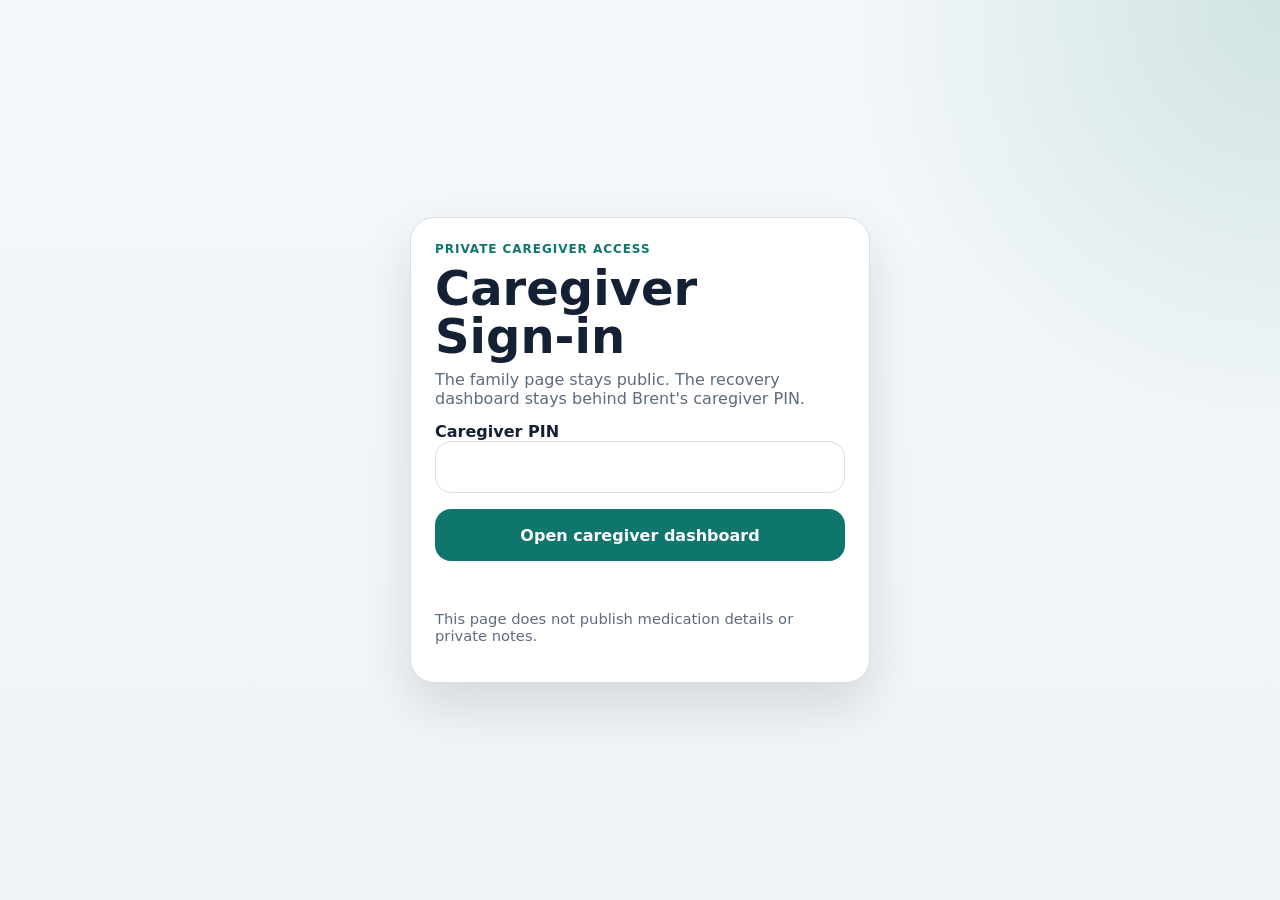
==== docs/caregiver/index.html @ 9b6e221c "Update recovery dashboard and reminders" ====
<!doctype html>
<html lang="en">
<head>
  <meta charset="utf-8" />
  <meta name="viewport" content="width=device-width, initial-scale=1" />
  <title>Caregiver Sign-in</title>
  <style>
    :root {
      color-scheme: light;
      --bg: #eef4f6;
      --panel: #ffffff;
      --text: #142033;
      --muted: #5d6b7f;
      --line: #d7dee8;
      --accent: #0f766e;
      --shadow: 0 24px 50px rgba(15, 23, 42, 0.12);
    }
    * { box-sizing: border-box; }
    body {
      margin: 0;
      min-height: 100vh;
      display: grid;
      place-items: center;
      font-family: system-ui, -apple-system, BlinkMacSystemFont, "Segoe UI", sans-serif;
      background:
        radial-gradient(circle at top right, rgba(15,118,110,.16), transparent 28%),
        linear-gradient(180deg, #f5f8fa 0%, var(--bg) 100%);
      color: var(--text);
      padding: 18px;
    }
    .card {
      width: min(460px, 100%);
      background: var(--panel);
      border: 1px solid var(--line);
      border-radius: 24px;
      box-shadow: var(--shadow);
      padding: 24px;
    }
    .eyebrow {
      margin: 0 0 8px;
      text-transform: uppercase;
      letter-spacing: .08em;
      font-size: .75rem;
      font-weight: 800;
      color: var(--accent);
    }
    h1 { margin: 0 0 10px; font-size: clamp(2rem, 8vw, 3rem); line-height: 1; }
    p { margin: 0 0 14px; color: var(--muted); }
    label {
      display: grid;
      gap: 8px;
      font-weight: 650;
      margin-top: 12px;
    }
    input, button {
      font: inherit;
      width: 100%;
      min-height: 52px;
      border-radius: 16px;
    }
    input {
      border: 1px solid var(--line);
      padding: 0 14px;
    }
    button {
      margin-top: 16px;
      border: 0;
      background: var(--accent);
      color: #fff;
      font-weight: 750;
    }
    .note {
      margin-top: 16px;
      font-size: .92rem;
      color: var(--muted);
    }
    .error {
      color: #b42318;
      min-height: 1.4em;
      margin-top: 10px;
      font-weight: 650;
    }
  </style>
</head>
<body>
  <main class="card">
    <p class="eyebrow">Private caregiver access</p>
    <h1>Caregiver Sign-in</h1>
    <p>The family page stays public. The recovery dashboard stays behind Brent's caregiver PIN.</p>
    <form id="login-form">
      <label for="pin">Caregiver PIN</label>
      <input id="pin" name="pin" type="password" inputmode="numeric" autocomplete="current-password" required />
      <button type="submit">Open caregiver dashboard</button>
      <div id="error" class="error" aria-live="polite"></div>
    </form>
    <p class="note">This page does not publish medication details or private notes.</p>
  </main>
  <script>
    const form = document.getElementById('login-form');
    const errorEl = document.getElementById('error');

    form.addEventListener('submit', async event => {
      event.preventDefault();
      errorEl.textContent = '';

      const pin = document.getElementById('pin').value.trim();
      if (!pin) {
        errorEl.textContent = 'Enter the caregiver PIN.';
        return;
      }

      try {
        const response = await fetch('/api/caregiver-session', {
          method: 'POST',
          headers: {
            'Content-Type': 'application/json'
          },
          body: JSON.stringify({ pin })
        });

        const payload = await response.json().catch(() => ({}));
        if (!response.ok) {
          errorEl.textContent = payload.error || 'Sign-in failed.';
          return;
        }

        window.location.href = payload.redirectTo || '/dashboard';
      } catch {
        errorEl.textContent = 'Sign-in is temporarily unavailable.';
      }
    });
  </script>
</body>
</html>
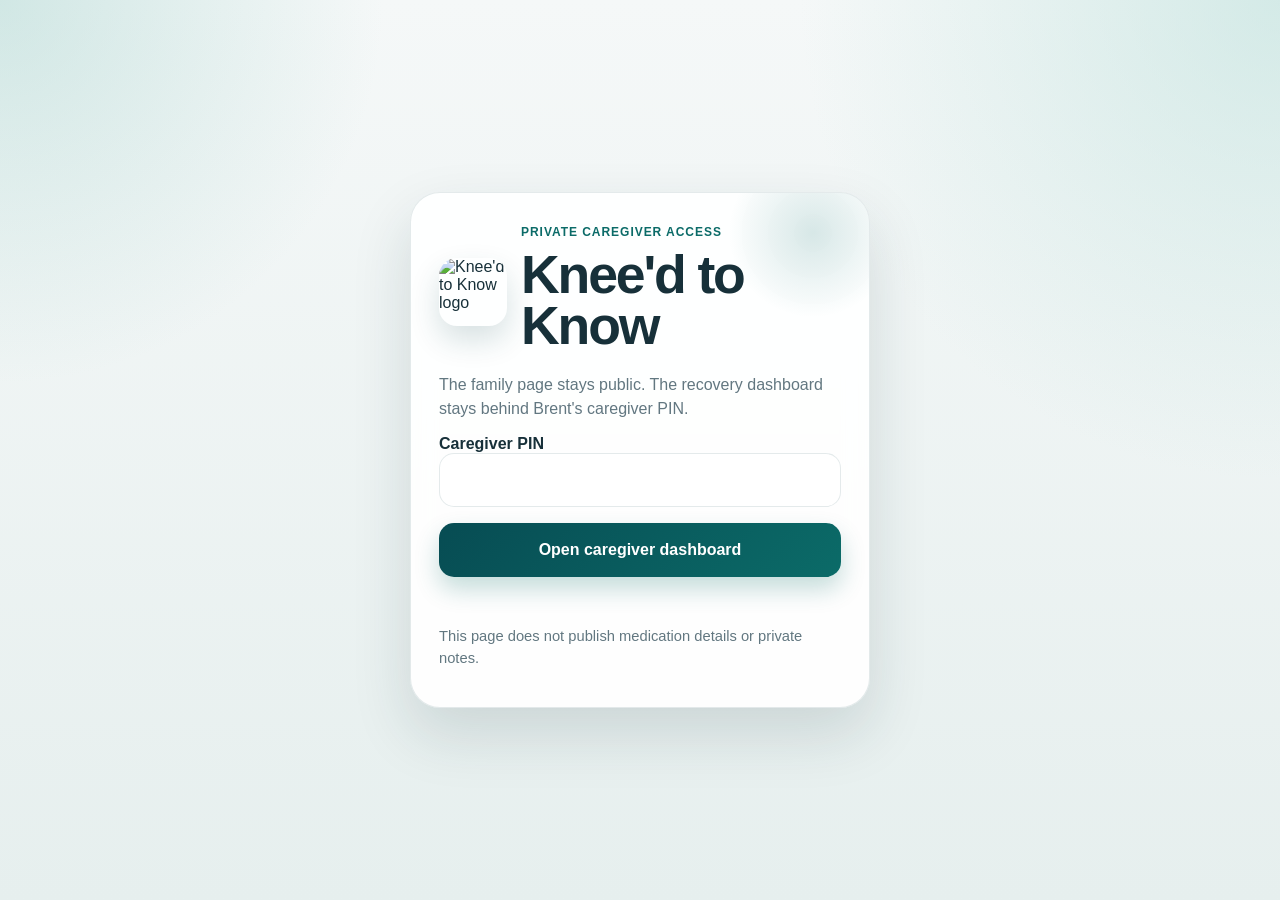
==== commit bd771720: "Fix dashboard meds route and restyle caregiver UI" ====
--- a/docs/caregiver/index.html
+++ b/docs/caregiver/index.html
@@ -3,38 +3,88 @@
 <head>
   <meta charset="utf-8" />
   <meta name="viewport" content="width=device-width, initial-scale=1" />
-  <title>Caregiver Sign-in</title>
+  <title>Knee'd to Know | Caregiver Sign-in</title>
   <style>
     :root {
       color-scheme: light;
-      --bg: #eef4f6;
-      --panel: #ffffff;
-      --text: #142033;
-      --muted: #5d6b7f;
-      --line: #d7dee8;
-      --accent: #0f766e;
-      --shadow: 0 24px 50px rgba(15, 23, 42, 0.12);
+      --bg-top: #f5f8f8;
+      --bg-bottom: #e6efee;
+      --panel: rgba(255, 255, 255, 0.92);
+      --text: #173039;
+      --muted: #627780;
+      --line: rgba(37, 83, 89, 0.12);
+      --accent: #0b6b68;
+      --accent-strong: #074c53;
+      --shadow: 0 26px 60px rgba(20, 47, 56, 0.14);
+      --radius-xl: 30px;
+      --radius-lg: 20px;
     }
     * { box-sizing: border-box; }
+    html {
+      background: linear-gradient(180deg, var(--bg-top) 0%, var(--bg-bottom) 100%);
+    }
     body {
       margin: 0;
       min-height: 100vh;
       display: grid;
       place-items: center;
-      font-family: system-ui, -apple-system, BlinkMacSystemFont, "Segoe UI", sans-serif;
+      font-family: "Avenir Next", "Segoe UI", "Helvetica Neue", sans-serif;
       background:
-        radial-gradient(circle at top right, rgba(15,118,110,.16), transparent 28%),
-        linear-gradient(180deg, #f5f8fa 0%, var(--bg) 100%);
+        radial-gradient(circle at top left, rgba(150, 204, 197, 0.38), transparent 24rem),
+        radial-gradient(circle at top right, rgba(190, 225, 220, 0.6), transparent 30rem),
+        linear-gradient(180deg, var(--bg-top) 0%, var(--bg-bottom) 100%);
       color: var(--text);
-      padding: 18px;
+      padding: 18px 14px;
+      position: relative;
+    }
+    body::before {
+      content: "";
+      position: fixed;
+      inset: 0;
+      pointer-events: none;
+      background-image:
+        linear-gradient(rgba(255, 255, 255, 0.45) 1px, transparent 1px),
+        linear-gradient(90deg, rgba(255, 255, 255, 0.35) 1px, transparent 1px);
+      background-size: 26px 26px;
+      mask-image: linear-gradient(180deg, rgba(0, 0, 0, 0.14), transparent 60%);
+      opacity: 0.28;
     }
     .card {
+      position: relative;
       width: min(460px, 100%);
+      overflow: hidden;
       background: var(--panel);
       border: 1px solid var(--line);
-      border-radius: 24px;
+      border-radius: var(--radius-xl);
       box-shadow: var(--shadow);
-      padding: 24px;
+      backdrop-filter: blur(12px);
+      padding: 26px 20px 22px;
+    }
+    .card::before {
+      content: "";
+      position: absolute;
+      top: -3rem;
+      right: -2rem;
+      width: 11rem;
+      height: 11rem;
+      border-radius: 999px;
+      background: radial-gradient(circle, rgba(11, 107, 104, 0.16), transparent 68%);
+      pointer-events: none;
+    }
+    .brand-row {
+      display: flex;
+      align-items: center;
+      gap: 14px;
+      margin-bottom: 12px;
+      position: relative;
+      z-index: 1;
+    }
+    .brand-logo {
+      width: 68px;
+      height: 68px;
+      border-radius: 18px;
+      box-shadow: 0 14px 30px rgba(11, 68, 77, 0.16);
+      flex: 0 0 auto;
     }
     .eyebrow {
       margin: 0 0 8px;
@@ -44,8 +94,19 @@
       font-weight: 800;
       color: var(--accent);
     }
-    h1 { margin: 0 0 10px; font-size: clamp(2rem, 8vw, 3rem); line-height: 1; }
-    p { margin: 0 0 14px; color: var(--muted); }
+    h1 {
+      margin: 0 0 10px;
+      font-size: clamp(2.2rem, 10vw, 3.35rem);
+      line-height: .95;
+      letter-spacing: -0.04em;
+    }
+    p {
+      margin: 0 0 14px;
+      color: var(--muted);
+      line-height: 1.5;
+      position: relative;
+      z-index: 1;
+    }
     label {
       display: grid;
       gap: 8px;
@@ -55,19 +116,22 @@
     input, button {
       font: inherit;
       width: 100%;
-      min-height: 52px;
-      border-radius: 16px;
+      min-height: 54px;
+      border-radius: 15px;
     }
     input {
       border: 1px solid var(--line);
       padding: 0 14px;
+      background: rgba(255, 255, 255, 0.82);
+      color: var(--text);
     }
     button {
       margin-top: 16px;
       border: 0;
-      background: var(--accent);
+      background: linear-gradient(135deg, var(--accent-strong) 0%, var(--accent) 100%);
       color: #fff;
       font-weight: 750;
+      box-shadow: 0 12px 24px rgba(11, 107, 104, 0.24);
     }
     .note {
       margin-top: 16px;
@@ -80,12 +144,22 @@
       margin-top: 10px;
       font-weight: 650;
     }
+    @media (min-width: 760px) {
+      .card {
+        padding: 30px 28px 24px;
+      }
+    }
   </style>
 </head>
 <body>
   <main class="card">
-    <p class="eyebrow">Private caregiver access</p>
-    <h1>Caregiver Sign-in</h1>
+    <div class="brand-row">
+      <img src="/icon.svg" alt="Knee'd to Know logo" class="brand-logo" />
+      <div>
+        <p class="eyebrow">Private caregiver access</p>
+        <h1>Knee'd to Know</h1>
+      </div>
+    </div>
     <p>The family page stays public. The recovery dashboard stays behind Brent's caregiver PIN.</p>
     <form id="login-form">
       <label for="pin">Caregiver PIN</label>
